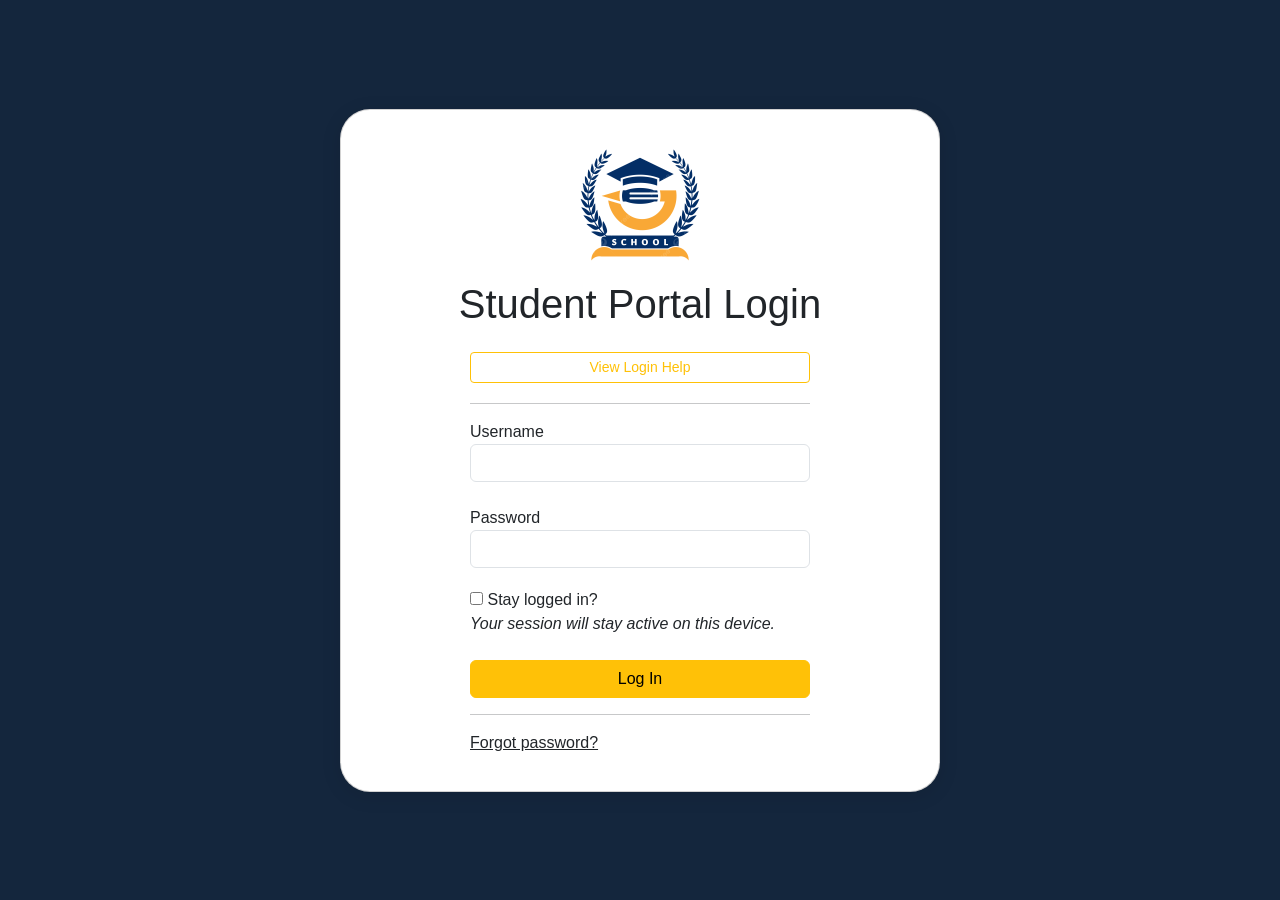
==== index.html @ fc48981b "final" ====
<!DOCTYPE html>
<html lang="en">
<head>
    <meta charset="UTF-8">
    <meta name="viewport" content="width=device-width, initial-scale=1.0">
    <title>Q4 Skills Test</title>

    <!-- BOOTSTRAP -->
    <link href="https://cdn.jsdelivr.net/npm/bootstrap@5.3.8/dist/css/bootstrap.min.css" rel="stylesheet" integrity="sha384-sRIl4kxILFvY47J16cr9ZwB07vP4J8+LH7qKQnuqkuIAvNWLzeN8tE5YBujZqJLB" crossorigin="anonymous">
    <script src="https://cdn.jsdelivr.net/npm/bootstrap@5.3.8/dist/js/bootstrap.bundle.min.js" integrity="sha384-FKyoEForCGlyvwx9Hj09JcYn3nv7wiPVlz7YYwJrWVcXK/BmnVDxM+D2scQbITxI" crossorigin="anonymous"></script>

    <!-- CSS -->
    <link rel="stylesheet" href="styles.css">

</head>
<body>

    <div class="container">
        <div class="card">
            <img src="pngtree-school-logo-png-image_6851480.png" alt="School Logo">
            <h1 class="text-dark">Student Portal Login</h1>

            <button type="button" class="btn btn-sm btn-outline-warning mb-1 mt-3 center" 
            onclick="alert('To log in, enter Username: student & Password: summerbreaksoon')">View Login Help</button>
            <hr>

            <label class="text-dark">Username</h3>
            <input type="text" class="form-control" id="usernameEntry">
            <br>
            <label class="text-dark">Password</h3>
            <input type="text" class="form-control" id="passwordEntry">

            <input type="checkbox" class="mt-4">
            <label>Stay logged in?</label><br>
            <p class="mb-4"><i>Your session will stay active on this device.</i></p>

            <p id="result" class="text-muted mt-2"></p>
            <button type="button" class="btn btn-warning" onclick="loginUser()">Log In</button>
        
            <hr>
            <p class="mb-3"><u>Forgot password?</u></p>
        </div>
    </div>

<script src="main.js"></script>
</body>
</html>
---- styles.css ----
body{
    background-color: #14263d;
    font-family: 'Gill Sans', 'Gill Sans MT', Calibri, 'Trebuchet MS', sans-serif;
}

.container{
    height: 100vh;
    display: flex;
    justify-content: center;
    align-items: center;
}

details{
    align-items: center;
}

.card{
    align-items: center;
    width: 600px;
    background-color: white;
    padding: 20px;
    border-radius: 30px;
    box-shadow: 0 4px 20px rgba(0,0,0,0.1);
    margin: 0 auto;
}

input[type="text"]{
    width: 340px;
}

input[type="checkbox"] {
    accent-color: #fec007;
}

button{
    width: 340px;
}

hr{
    width: 340px;
}

a{
    margin: 50px;
}

img{
    width: 150px;
}
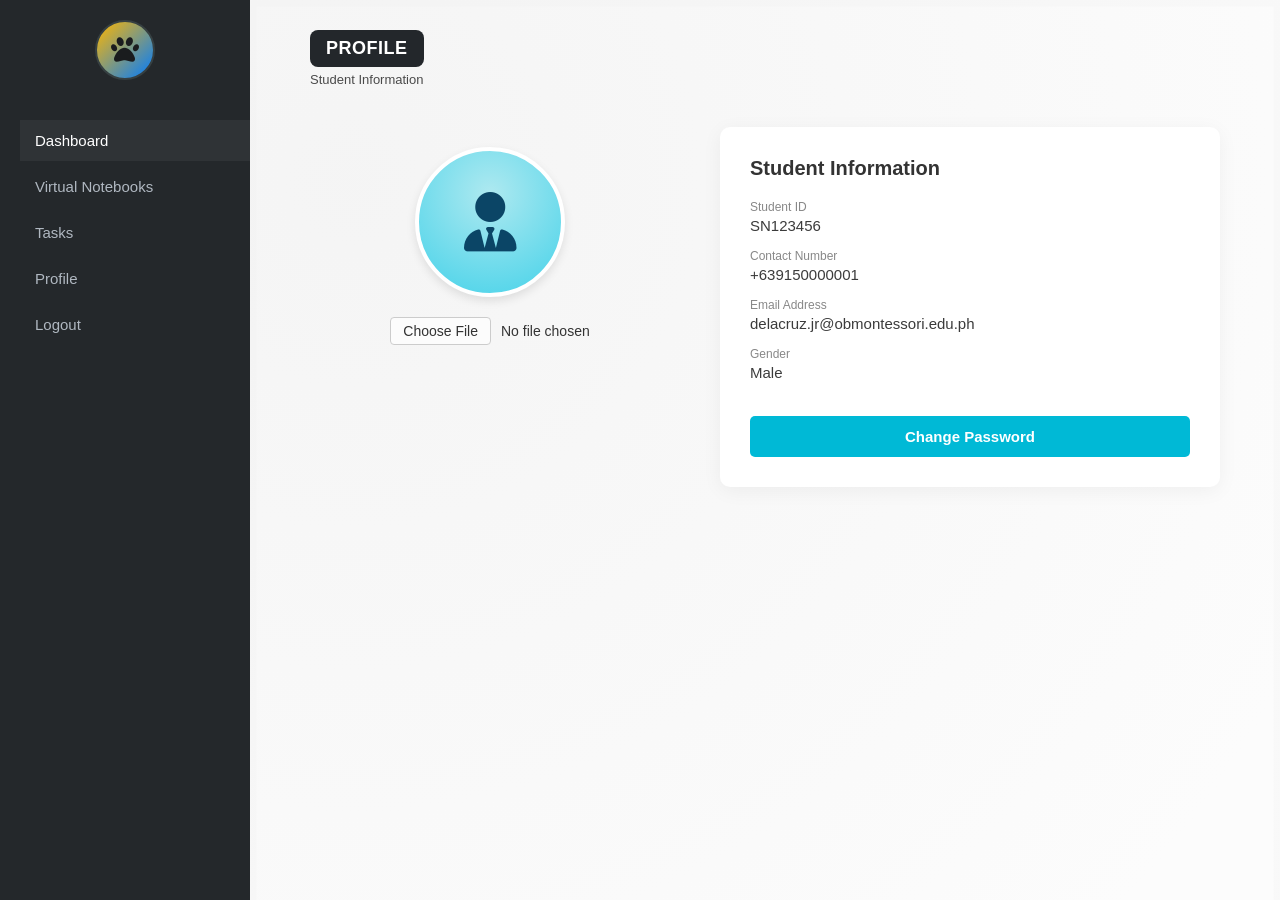
==== commit 71c263dc: "Add files via upload" ====
--- a/index.html
+++ b/index.html
@@ -1,47 +1,92 @@
-<!DOCTYPE html>
-<html lang="en">
-<head>
-    <meta charset="UTF-8">
-    <meta name="viewport" content="width=device-width, initial-scale=1.0">
-    <title>Q4 Skills Test</title>
-
-    <!-- BOOTSTRAP -->
-    <link href="https://cdn.jsdelivr.net/npm/bootstrap@5.3.8/dist/css/bootstrap.min.css" rel="stylesheet" integrity="sha384-sRIl4kxILFvY47J16cr9ZwB07vP4J8+LH7qKQnuqkuIAvNWLzeN8tE5YBujZqJLB" crossorigin="anonymous">
-    <script src="https://cdn.jsdelivr.net/npm/bootstrap@5.3.8/dist/js/bootstrap.bundle.min.js" integrity="sha384-FKyoEForCGlyvwx9Hj09JcYn3nv7wiPVlz7YYwJrWVcXK/BmnVDxM+D2scQbITxI" crossorigin="anonymous"></script>
-
-    <!-- CSS -->
-    <link rel="stylesheet" href="styles.css">
-
-</head>
-<body>
-
-    <div class="container">
-        <div class="card">
-            <img src="pngtree-school-logo-png-image_6851480.png" alt="School Logo">
-            <h1 class="text-dark">Student Portal Login</h1>
-
-            <button type="button" class="btn btn-sm btn-outline-warning mb-1 mt-3 center" 
-            onclick="alert('To log in, enter Username: student & Password: summerbreaksoon')">View Login Help</button>
-            <hr>
-
-            <label class="text-dark">Username</h3>
-            <input type="text" class="form-control" id="usernameEntry">
-            <br>
-            <label class="text-dark">Password</h3>
-            <input type="text" class="form-control" id="passwordEntry">
-
-            <input type="checkbox" class="mt-4">
-            <label>Stay logged in?</label><br>
-            <p class="mb-4"><i>Your session will stay active on this device.</i></p>
-
-            <p id="result" class="text-muted mt-2"></p>
-            <button type="button" class="btn btn-warning" onclick="loginUser()">Log In</button>
-        
-            <hr>
-            <p class="mb-3"><u>Forgot password?</u></p>
-        </div>
-    </div>
-
-<script src="main.js"></script>
-</body>
+<!DOCTYPE html>
+<html lang="en">
+<head>
+    <meta charset="UTF-8">
+    <meta name="viewport" content="width=device-width, initial-scale=1.0">
+    <title>Student Dashboard</title>
+    <!-- FontAwesome for icons -->
+    <link rel="stylesheet" href="https://cdnjs.cloudflare.com/ajax/libs/font-awesome/6.4.0/css/all.min.css">
+    <link rel="stylesheet" href="style.css">
+</head>
+<body>
+
+<div class="dashboard-container">
+    <!-- Sidebar Section -->
+    <aside class="sidebar">
+        <div class="logo-area">
+            <div class="logo-circle">
+                <i class="fa-solid fa-paw"></i> <!-- Placeholder for the logo icon -->
+            </div>
+        </div>
+        
+        <nav class="nav-menu">
+            <ul>
+                <li class="nav-item active"><a href="#">Dashboard</a></li>
+                <li class="nav-item"><a href="#">Virtual Notebooks</a></li>
+                <li class="nav-item"><a href="#">Tasks</a></li>
+                <li class="nav-item"><a href="#">Profile</a></li>
+                <li class="nav-item"><a href="#">Logout</a></li>
+            </ul>
+        </nav>
+    </aside>
+
+    <!-- Main Content Section -->
+    <main class="main-content">
+        
+        <!-- Top Header -->
+        <div class="top-header">
+            <div>
+                <div class="profile-badge">PROFILE</div>
+                <p class="profile-subtext">Student Information</p>
+            </div>
+        </div>
+
+        <!-- Content Body -->
+        <div class="content-body">
+            
+            <!-- Profile Picture / Upload Area -->
+            <div class="upload-profile-area">
+                <div class="avatar-preview" id="avatarPreview">
+                    <i class="fa-solid fa-user-tie"></i>
+                </div>
+                <div class="file-input-wrapper">
+                    <input type="file" id="fileUpload" accept="image/*">
+                    <label for="fileUpload" class="custom-file-btn">Choose File</label>
+                    <span id="fileName">No file chosen</span>
+                </div>
+            </div>
+
+            <!-- Student Information Card -->
+            <div class="student-card">
+                <h2 class="card-title">Student Information</h2>
+                
+                <div class="info-group">
+                    <label>Student ID</label>
+                    <p>SN123456</p>
+                </div>
+
+                <div class="info-group">
+                    <label>Contact Number</label>
+                    <p>+639150000001</p>
+                </div>
+
+                <div class="info-group">
+                    <label>Email Address</label>
+                    <p>delacruz.jr@obmontessori.edu.ph</p>
+                </div>
+
+                <div class="info-group">
+                    <label>Gender</label>
+                    <p>Male</p>
+                </div>
+
+                <button class="btn-change-password" id="changePassBtn">Change Password</button>
+            </div>
+
+        </div>
+    </main>
+</div>
+
+<script src="main.js"></script>
+</body>
 </html>
--- a/style.css
+++ b/style.css
@@ -0,0 +1,222 @@
+/* Global Reset */
+* {
+    margin: 0;
+    padding: 0;
+    box-sizing: border-box;
+    font-family: 'Segoe UI', Roboto, Helvetica, Arial, sans-serif;
+}
+
+body {
+    background-color: #f1f3f5;
+    height: 100vh;
+}
+
+/* Dashboard Container (Flexbox layout) */
+.dashboard-container {
+    display: flex;
+    height: 100vh;
+    width: 100%;
+}
+
+/* --- Sidebar CSS --- */
+.sidebar {
+    width: 250px;
+    background-color: #24282b;
+    color: #ffffff;
+    display: flex;
+    flex-direction: column;
+    padding: 20px 0;
+    flex-shrink: 0;
+}
+
+.logo-area {
+    display: flex;
+    justify-content: center;
+    margin-bottom: 40px;
+}
+
+.logo-circle {
+    width: 60px;
+    height: 60px;
+    background: linear-gradient(135deg, #ffb700 0%, #007bff 100%);
+    border-radius: 50%;
+    display: flex;
+    align-items: center;
+    justify-content: center;
+    font-size: 28px;
+    color: #1a1c1e;
+    border: 2px solid #364042;
+}
+
+.nav-menu ul {
+    list-style: none;
+    padding-left: 20px;
+}
+
+.nav-item {
+    padding: 12px 15px;
+    margin-bottom: 5px;
+    cursor: pointer;
+    transition: background 0.3s;
+}
+
+.nav-item a {
+    text-decoration: none;
+    color: #b0b8c1;
+    font-size: 15px;
+    font-weight: 500;
+    display: block;
+}
+
+.nav-item:hover, .nav-item.active {
+    background-color: rgba(255, 255, 255, 0.05);
+}
+
+.nav-item.active a {
+    color: #ffffff;
+}
+
+/* --- Main Content CSS --- */
+.main-content {
+    flex: 1;
+    padding: 30px 60px;
+    /* Creating the abstract building/geometric background with gradient */
+    background: radial-gradient(circle at 10% 20%, rgba(245, 245, 245, 0.9) 0%, rgba(255, 255, 255, 0.8) 90%), 
+                url('[data-uri]');
+    background-size: cover;
+    overflow-y: auto;
+}
+
+.top-header {
+    margin-bottom: 40px;
+}
+
+.profile-badge {
+    background-color: #23272b;
+    color: white;
+    font-weight: 700;
+    font-size: 18px;
+    padding: 8px 16px;
+    border-radius: 8px;
+    display: inline-block;
+    letter-spacing: 0.5px;
+}
+
+.profile-subtext {
+    margin-top: 5px;
+    color: #4a4a4a;
+    font-size: 13px;
+}
+
+/* --- Content Body / Layout --- */
+.content-body {
+    display: flex;
+    flex-wrap: wrap;
+    align-items: flex-start;
+    gap: 50px;
+}
+
+/* --- Profile Picture & Upload Area --- */
+.upload-profile-area {
+    display: flex;
+    flex-direction: column;
+    align-items: center;
+    margin-top: 20px;
+    flex: 1;
+    min-width: 200px;
+}
+
+.avatar-preview {
+    width: 150px;
+    height: 150px;
+    background-color: #d1e8e8;
+    background-image: radial-gradient(circle at 50% 30%, #aee9f0, #45d2e9);
+    border-radius: 50%;
+    display: flex;
+    align-items: center;
+    justify-content: center;
+    margin-bottom: 20px;
+    border: 4px solid white;
+    box-shadow: 0 4px 10px rgba(0,0,0,0.1);
+    color: #0b4566;
+    font-size: 60px;
+}
+
+.file-input-wrapper {
+    display: flex;
+    align-items: center;
+    gap: 10px;
+    font-size: 14px;
+    color: #333;
+}
+
+input[type="file"] {
+    display: none;
+}
+
+.custom-file-btn {
+    border: 1px solid #ccc;
+    background-color: #fcfcfc;
+    padding: 5px 12px;
+    border-radius: 4px;
+    cursor: pointer;
+    font-weight: 500;
+    transition: 0.2s;
+}
+
+.custom-file-btn:hover {
+    background-color: #e9ecef;
+}
+
+/* --- Student Information Card --- */
+.student-card {
+    background-color: #ffffff;
+    padding: 30px;
+    border-radius: 10px;
+    box-shadow: 0 4px 20px rgba(0,0,0,0.05);
+    flex: 2;
+    min-width: 300px;
+    max-width: 500px;
+}
+
+.card-title {
+    font-size: 20px;
+    font-weight: 700;
+    color: #333;
+    margin-bottom: 20px;
+}
+
+.info-group {
+    margin-bottom: 15px;
+}
+
+.info-group label {
+    display: block;
+    font-size: 12px;
+    color: #888;
+    margin-bottom: 3px;
+}
+
+.info-group p {
+    color: #3b3b3b;
+    font-size: 15px;
+    font-weight: 500;
+}
+
+.btn-change-password {
+    width: 100%;
+    padding: 12px;
+    margin-top: 20px;
+    background-color: #00b9d6;
+    border: none;
+    border-radius: 5px;
+    color: white;
+    font-size: 15px;
+    font-weight: 600;
+    cursor: pointer;
+    transition: background 0.3s;
+}
+
+.btn-change-password:hover {
+    background-color: #019eb8;
+}
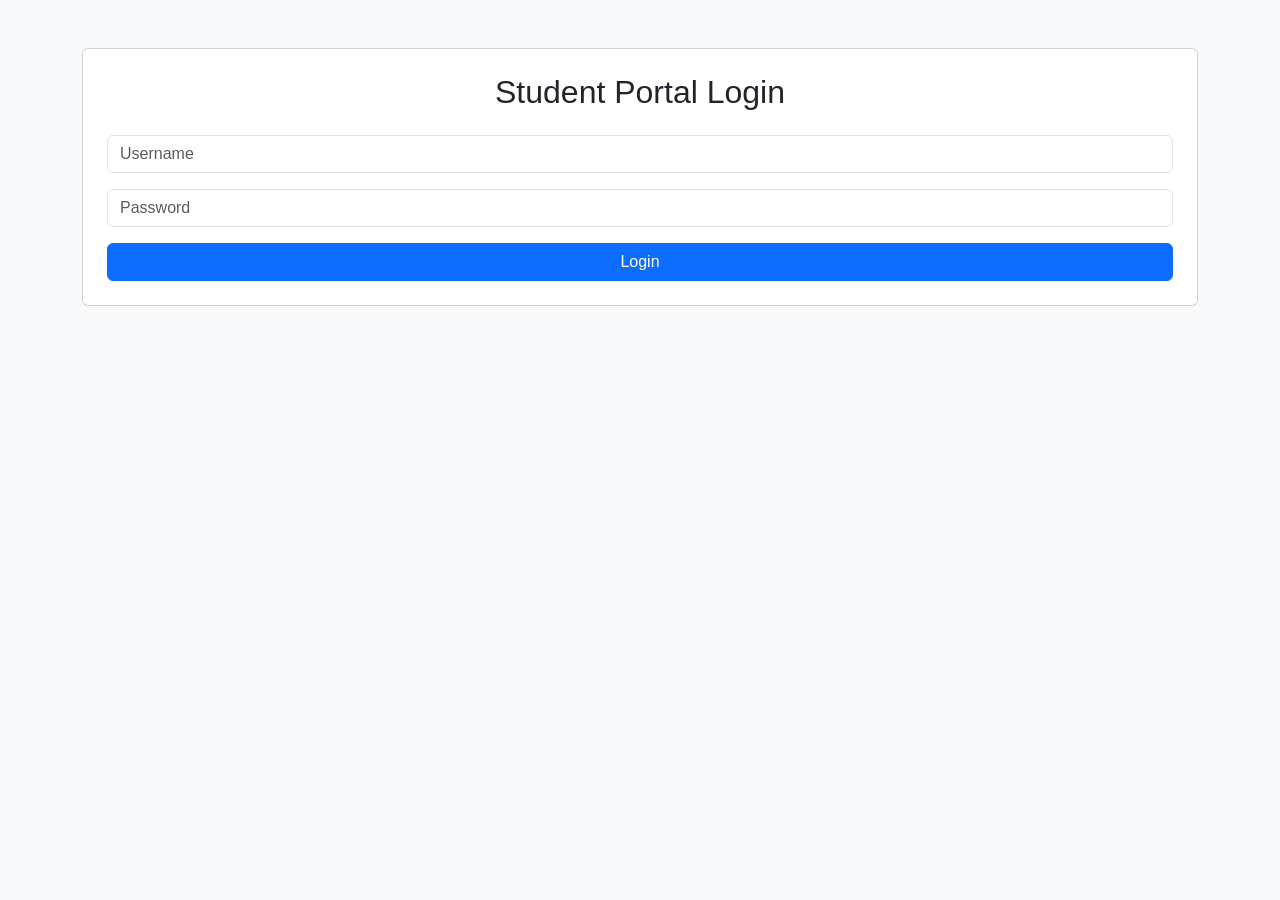
==== commit 911354d8: "Update index.html" ====
--- a/index.html
+++ b/index.html
@@ -1,92 +1,25 @@
 <!DOCTYPE html>
-<html lang="en">
+<html>
 <head>
-    <meta charset="UTF-8">
-    <meta name="viewport" content="width=device-width, initial-scale=1.0">
-    <title>Student Dashboard</title>
-    <!-- FontAwesome for icons -->
-    <link rel="stylesheet" href="https://cdnjs.cloudflare.com/ajax/libs/font-awesome/6.4.0/css/all.min.css">
-    <link rel="stylesheet" href="style.css">
+  <title>Login</title>
+  <link href="https://cdn.jsdelivr.net/npm/bootstrap@5.3.7/dist/css/bootstrap.min.css" rel="stylesheet">
+  <link rel="stylesheet" href="style.css">
 </head>
-<body>
 
-<div class="dashboard-container">
-    <!-- Sidebar Section -->
-    <aside class="sidebar">
-        <div class="logo-area">
-            <div class="logo-circle">
-                <i class="fa-solid fa-paw"></i> <!-- Placeholder for the logo icon -->
-            </div>
-        </div>
-        
-        <nav class="nav-menu">
-            <ul>
-                <li class="nav-item active"><a href="#">Dashboard</a></li>
-                <li class="nav-item"><a href="#">Virtual Notebooks</a></li>
-                <li class="nav-item"><a href="#">Tasks</a></li>
-                <li class="nav-item"><a href="#">Profile</a></li>
-                <li class="nav-item"><a href="#">Logout</a></li>
-            </ul>
-        </nav>
-    </aside>
+<body class="bg-light">
 
-    <!-- Main Content Section -->
-    <main class="main-content">
-        
-        <!-- Top Header -->
-        <div class="top-header">
-            <div>
-                <div class="profile-badge">PROFILE</div>
-                <p class="profile-subtext">Student Information</p>
-            </div>
-        </div>
+<div class="container mt-5">
+  <div class="card p-4">
 
-        <!-- Content Body -->
-        <div class="content-body">
-            
-            <!-- Profile Picture / Upload Area -->
-            <div class="upload-profile-area">
-                <div class="avatar-preview" id="avatarPreview">
-                    <i class="fa-solid fa-user-tie"></i>
-                </div>
-                <div class="file-input-wrapper">
-                    <input type="file" id="fileUpload" accept="image/*">
-                    <label for="fileUpload" class="custom-file-btn">Choose File</label>
-                    <span id="fileName">No file chosen</span>
-                </div>
-            </div>
+    <h2 class="text-center">Student Portal Login</h2>
 
-            <!-- Student Information Card -->
-            <div class="student-card">
-                <h2 class="card-title">Student Information</h2>
-                
-                <div class="info-group">
-                    <label>Student ID</label>
-                    <p>SN123456</p>
-                </div>
+    <input class="form-control mt-3" type="text" placeholder="Username">
+    <input class="form-control mt-3" type="password" placeholder="Password">
 
-                <div class="info-group">
-                    <label>Contact Number</label>
-                    <p>+639150000001</p>
-                </div>
+    <a href="dashboard.html" class="btn btn-primary mt-3 w-100">Login</a>
 
-                <div class="info-group">
-                    <label>Email Address</label>
-                    <p>delacruz.jr@obmontessori.edu.ph</p>
-                </div>
-
-                <div class="info-group">
-                    <label>Gender</label>
-                    <p>Male</p>
-                </div>
-
-                <button class="btn-change-password" id="changePassBtn">Change Password</button>
-            </div>
-
-        </div>
-    </main>
+  </div>
 </div>
 
-<script src="main.js"></script>
 </body>
-</html>+</html>
--- a/style.css
+++ b/style.css
@@ -1,222 +1,3 @@
-/* Global Reset */
-* {
-    margin: 0;
-    padding: 0;
-    box-sizing: border-box;
-    font-family: 'Segoe UI', Roboto, Helvetica, Arial, sans-serif;
+body {
+    font-family: 'Gill Sans', 'Gill Sans MT', Calibri, 'Trebuchet MS', sans-serif
 }
-
-body {
-    background-color: #f1f3f5;
-    height: 100vh;
-}
-
-/* Dashboard Container (Flexbox layout) */
-.dashboard-container {
-    display: flex;
-    height: 100vh;
-    width: 100%;
-}
-
-/* --- Sidebar CSS --- */
-.sidebar {
-    width: 250px;
-    background-color: #24282b;
-    color: #ffffff;
-    display: flex;
-    flex-direction: column;
-    padding: 20px 0;
-    flex-shrink: 0;
-}
-
-.logo-area {
-    display: flex;
-    justify-content: center;
-    margin-bottom: 40px;
-}
-
-.logo-circle {
-    width: 60px;
-    height: 60px;
-    background: linear-gradient(135deg, #ffb700 0%, #007bff 100%);
-    border-radius: 50%;
-    display: flex;
-    align-items: center;
-    justify-content: center;
-    font-size: 28px;
-    color: #1a1c1e;
-    border: 2px solid #364042;
-}
-
-.nav-menu ul {
-    list-style: none;
-    padding-left: 20px;
-}
-
-.nav-item {
-    padding: 12px 15px;
-    margin-bottom: 5px;
-    cursor: pointer;
-    transition: background 0.3s;
-}
-
-.nav-item a {
-    text-decoration: none;
-    color: #b0b8c1;
-    font-size: 15px;
-    font-weight: 500;
-    display: block;
-}
-
-.nav-item:hover, .nav-item.active {
-    background-color: rgba(255, 255, 255, 0.05);
-}
-
-.nav-item.active a {
-    color: #ffffff;
-}
-
-/* --- Main Content CSS --- */
-.main-content {
-    flex: 1;
-    padding: 30px 60px;
-    /* Creating the abstract building/geometric background with gradient */
-    background: radial-gradient(circle at 10% 20%, rgba(245, 245, 245, 0.9) 0%, rgba(255, 255, 255, 0.8) 90%), 
-                url('[data-uri]');
-    background-size: cover;
-    overflow-y: auto;
-}
-
-.top-header {
-    margin-bottom: 40px;
-}
-
-.profile-badge {
-    background-color: #23272b;
-    color: white;
-    font-weight: 700;
-    font-size: 18px;
-    padding: 8px 16px;
-    border-radius: 8px;
-    display: inline-block;
-    letter-spacing: 0.5px;
-}
-
-.profile-subtext {
-    margin-top: 5px;
-    color: #4a4a4a;
-    font-size: 13px;
-}
-
-/* --- Content Body / Layout --- */
-.content-body {
-    display: flex;
-    flex-wrap: wrap;
-    align-items: flex-start;
-    gap: 50px;
-}
-
-/* --- Profile Picture & Upload Area --- */
-.upload-profile-area {
-    display: flex;
-    flex-direction: column;
-    align-items: center;
-    margin-top: 20px;
-    flex: 1;
-    min-width: 200px;
-}
-
-.avatar-preview {
-    width: 150px;
-    height: 150px;
-    background-color: #d1e8e8;
-    background-image: radial-gradient(circle at 50% 30%, #aee9f0, #45d2e9);
-    border-radius: 50%;
-    display: flex;
-    align-items: center;
-    justify-content: center;
-    margin-bottom: 20px;
-    border: 4px solid white;
-    box-shadow: 0 4px 10px rgba(0,0,0,0.1);
-    color: #0b4566;
-    font-size: 60px;
-}
-
-.file-input-wrapper {
-    display: flex;
-    align-items: center;
-    gap: 10px;
-    font-size: 14px;
-    color: #333;
-}
-
-input[type="file"] {
-    display: none;
-}
-
-.custom-file-btn {
-    border: 1px solid #ccc;
-    background-color: #fcfcfc;
-    padding: 5px 12px;
-    border-radius: 4px;
-    cursor: pointer;
-    font-weight: 500;
-    transition: 0.2s;
-}
-
-.custom-file-btn:hover {
-    background-color: #e9ecef;
-}
-
-/* --- Student Information Card --- */
-.student-card {
-    background-color: #ffffff;
-    padding: 30px;
-    border-radius: 10px;
-    box-shadow: 0 4px 20px rgba(0,0,0,0.05);
-    flex: 2;
-    min-width: 300px;
-    max-width: 500px;
-}
-
-.card-title {
-    font-size: 20px;
-    font-weight: 700;
-    color: #333;
-    margin-bottom: 20px;
-}
-
-.info-group {
-    margin-bottom: 15px;
-}
-
-.info-group label {
-    display: block;
-    font-size: 12px;
-    color: #888;
-    margin-bottom: 3px;
-}
-
-.info-group p {
-    color: #3b3b3b;
-    font-size: 15px;
-    font-weight: 500;
-}
-
-.btn-change-password {
-    width: 100%;
-    padding: 12px;
-    margin-top: 20px;
-    background-color: #00b9d6;
-    border: none;
-    border-radius: 5px;
-    color: white;
-    font-size: 15px;
-    font-weight: 600;
-    cursor: pointer;
-    transition: background 0.3s;
-}
-
-.btn-change-password:hover {
-    background-color: #019eb8;
-}
